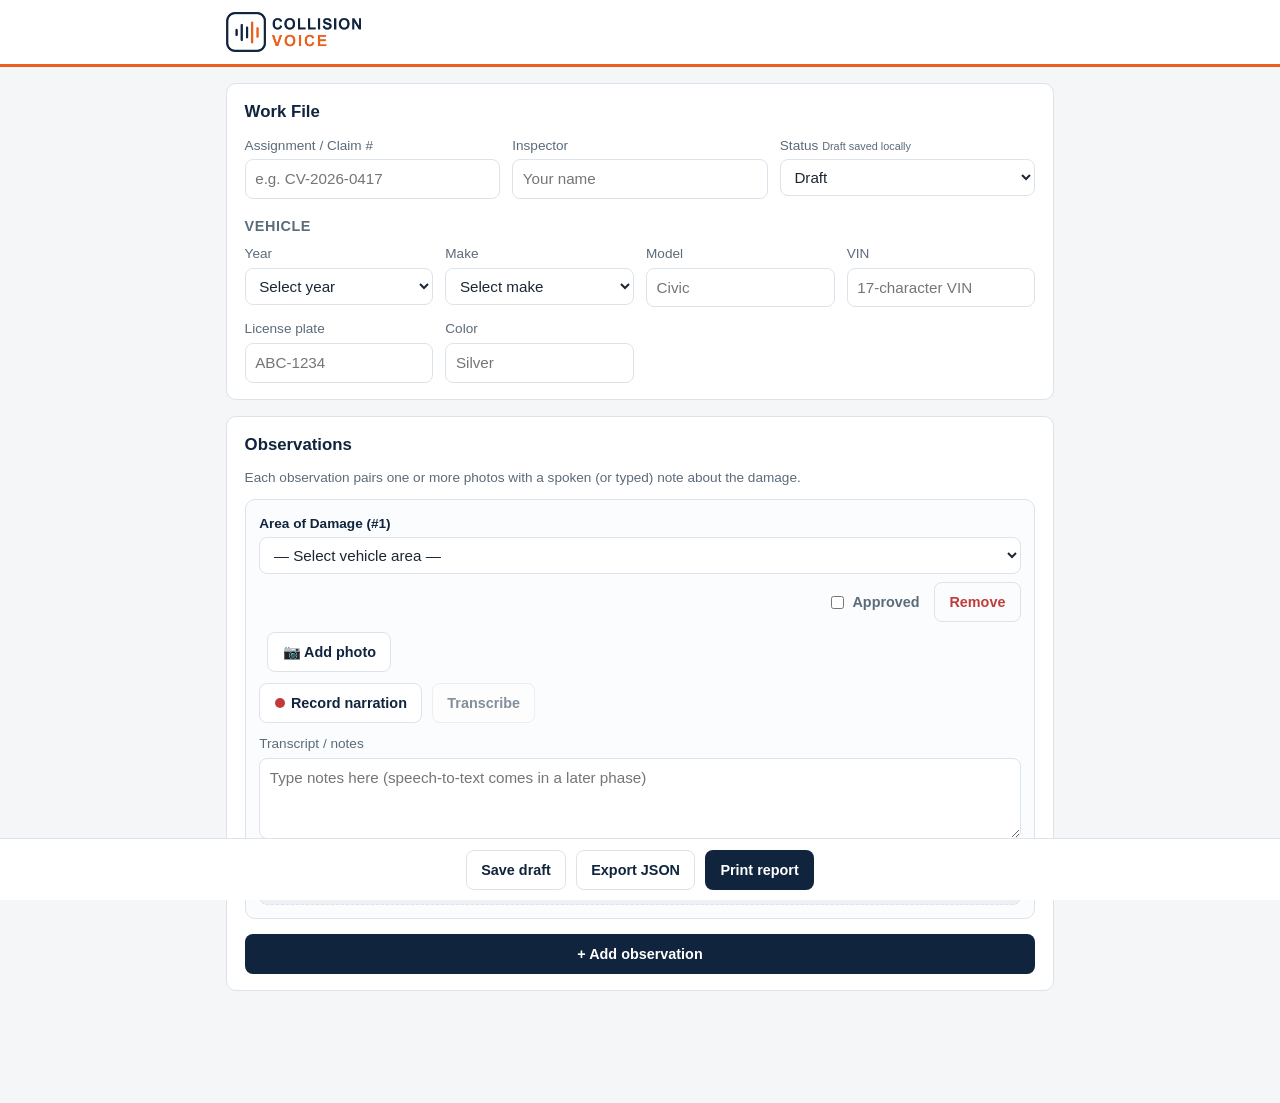
==== index.html @ b3b09ca3 "Add full-screen photo lightbox and GPS/time geotag stamp on photos Co-authored-by: Copilot <22355621" ====
<!doctype html>
<html lang="en">
<head>
  <meta charset="UTF-8" />
  <meta name="viewport" content="width=device-width, initial-scale=1, viewport-fit=cover" />
  <title>Collision Voice</title>
  <meta name="description" content="Voice-narrated vehicle damage inspection and photo capture." />
  <meta name="theme-color" content="#FFFFFF" />

  <link rel="manifest" href="manifest.webmanifest" />
  <link rel="icon" href="icons/favicon.ico" sizes="any" />
  <link rel="icon" type="image/png" sizes="32x32" href="icons/favicon-32.png" />
  <link rel="icon" type="image/png" sizes="16x16" href="icons/favicon-16.png" />
  <link rel="apple-touch-icon" href="icons/apple-touch-icon.png" />

  <link rel="stylesheet" href="css/styles.css" />
</head>
<body>
  <header class="app-header">
    <div class="app-header__inner">
      <img class="app-header__logo" src="icons/Collision-Voice.png" alt="Collision Voice" />
    </div>
  </header>

  <main class="app-main">

    <!-- Work file -->
    <section class="card" aria-labelledby="workfile-heading">
      <h2 id="workfile-heading">Work File</h2>
      <div class="field-grid">
        <label class="field">
          <span>Assignment / Claim #</span>
          <input type="text" id="assignmentId" placeholder="e.g. CV-2026-0417" />
        </label>
        <label class="field">
          <span>Inspector</span>
          <input type="text" id="inspectorName" placeholder="Your name" />
        </label>
        <label class="field">
          <span>Status <span class="status-inline" id="syncStatus">Draft saved locally</span></span>
          <select id="workfileStatus">
            <option value="draft">Draft</option>
            <option value="in-review">In review</option>
            <option value="approved">Approved</option>
          </select>
        </label>
      </div>

      <h3>Vehicle</h3>
      <div class="field-grid">
        <label class="field">
          <span>Year</span>
          <select id="vehicleYear"></select>
        </label>
        <label class="field">
          <span>Make</span>
          <select id="vehicleMake"></select>
        </label>
        <label class="field">
          <span>Model</span>
          <input type="text" id="vehicleModel" placeholder="Civic" />
        </label>
        <label class="field">
          <span>VIN</span>
          <input type="text" id="vehicleVin" placeholder="17-character VIN" maxlength="17" />
        </label>
        <label class="field">
          <span>License plate</span>
          <input type="text" id="vehiclePlate" placeholder="ABC-1234" />
        </label>
        <label class="field">
          <span>Color</span>
          <input type="text" id="vehicleColor" placeholder="Silver" />
        </label>
      </div>
    </section>

    <!-- Observations -->
    <section class="card" aria-labelledby="observations-heading">
      <h2 id="observations-heading">Observations</h2>
      <p class="hint">Each observation pairs one or more photos with a spoken (or typed) note about the damage.</p>

      <div id="observationList" class="observation-list"></div>

      <button type="button" class="btn btn--primary observation-add-btn" id="addObservationBtn">+ Add observation</button>

      <template id="observationTemplate">
        <article class="observation" data-observation>
          <header class="observation__header">
            <label class="field observation__area">
              <span class="observation__index"></span>
              <select data-field="area" aria-label="Vehicle area of damage"></select>
            </label>
            <div class="observation__actions">
              <label class="observation__approve">
                <input type="checkbox" data-field="approved" />
                Approved
              </label>
              <button type="button" class="btn btn--ghost btn--danger" data-action="remove">Remove</button>
            </div>
          </header>

          <div class="observation__body">
            <div class="observation__photos">
              <div class="photo-thumbs" data-photo-thumbs></div>
              <label class="btn btn--secondary photo-add">
                📷 Add photo
                <input type="file" accept="image/*" capture="environment" multiple data-field="photos" hidden />
              </label>
            </div>

            <div class="observation__voice">
              <button type="button" class="btn btn--record" data-action="record">
                <span class="record-dot"></span>
                <span data-record-label>Record narration</span>
              </button>
              <button type="button" class="btn btn--secondary" data-action="transcribe" data-transcribe-btn disabled>
                <span data-transcribe-label>Transcribe</span>
              </button>
              <audio controls data-audio-player hidden></audio>
            </div>

            <label class="field">
              <span>Transcript / notes</span>
              <textarea rows="3" data-field="transcript" placeholder="Type notes here (speech-to-text comes in a later phase)"></textarea>
            </label>

            <div class="ai-suggestion" data-ai-suggestion>
              <span class="ai-suggestion__label">AI suggestion</span>
              <span class="ai-suggestion__text">Not available yet — this phase uses manual transcript entry only.</span>
            </div>
          </div>
        </article>
      </template>
    </section>

  </main>

  <div class="lightbox" id="photoLightbox" hidden>
    <button type="button" class="lightbox__close" id="lightboxClose" aria-label="Close photo">✕</button>
    <img class="lightbox__img" id="lightboxImg" alt="" />
  </div>

  <footer class="app-footer">
    <div class="app-footer__inner">
      <button type="button" class="btn btn--secondary" id="saveDraftBtn">Save draft</button>
      <button type="button" class="btn btn--secondary" id="exportJsonBtn">Export JSON</button>
      <button type="button" class="btn btn--primary" id="printReportBtn">Print report</button>
    </div>
  </footer>

  <script src="js/app.js"></script>
</body>
</html>
---- css/styles.css ----
:root {
  --navy: #10243e;
  --navy-light: #1b3a63;
  --orange: #e8601c;
  --orange-dark: #c74e12;
  --bg: #f4f6f8;
  --card-bg: #ffffff;
  --border: #dde3ea;
  --text: #1c2733;
  --text-muted: #5b6b7a;
  --danger: #c23b3b;
  --radius: 10px;
  --content-max-width: 860px;
}

* {
  box-sizing: border-box;
}

html, body {
  margin: 0;
  padding: 0;
}

body {
  font-family: -apple-system, BlinkMacSystemFont, "Segoe UI", Roboto, Arial, sans-serif;
  background: var(--bg);
  color: var(--text);
  line-height: 1.4;
}

/* Header */
.app-header {
  background: #ffffff;
  border-bottom: 3px solid var(--orange);
  position: sticky;
  top: 0;
  z-index: 10;
}

.app-header__inner {
  max-width: var(--content-max-width);
  margin: 0 auto;
  display: flex;
  align-items: center;
  gap: 1rem;
  padding: 0.75rem 1rem;
}

.app-header__logo {
  height: 40px;
  width: auto;
  display: block;
}

.status-inline {
  color: var(--text-muted);
  font-size: 0.68rem;
  font-weight: 400;
  white-space: nowrap;
}

/* Layout */
.app-main {
  max-width: var(--content-max-width);
  margin: 0 auto;
  padding: 1rem;
  padding-bottom: 6rem;
}

.card {
  background: var(--card-bg);
  border: 1px solid var(--border);
  border-radius: var(--radius);
  padding: 1rem 1.1rem;
  margin-bottom: 1rem;
}

.card h2 {
  margin: 0 0 0.75rem;
  font-size: 1.05rem;
  color: var(--navy);
}

.card h3 {
  margin: 1.1rem 0 0.5rem;
  font-size: 0.9rem;
  color: var(--text-muted);
  text-transform: uppercase;
  letter-spacing: 0.04em;
}

.card__row-between {
  display: flex;
  align-items: center;
  justify-content: space-between;
  gap: 0.5rem;
}

.hint {
  color: var(--text-muted);
  font-size: 0.85rem;
  margin: 0.25rem 0 0.75rem;
}

/* Fields */
.field-grid {
  display: grid;
  grid-template-columns: repeat(auto-fit, minmax(150px, 1fr));
  gap: 0.75rem;
}

.field {
  display: flex;
  flex-direction: column;
  gap: 0.3rem;
  font-size: 0.85rem;
  color: var(--text-muted);
}

.field input,
.field select,
.field textarea {
  font: inherit;
  font-size: 0.95rem;
  color: var(--text);
  padding: 0.5rem 0.6rem;
  border: 1px solid var(--border);
  border-radius: 8px;
  background: #fff;
}

.field input:focus,
.field select:focus,
.field textarea:focus {
  outline: 2px solid var(--navy-light);
  outline-offset: 1px;
}

.field textarea {
  resize: vertical;
}

/* Buttons */
.btn {
  font: inherit;
  font-weight: 600;
  font-size: 0.9rem;
  padding: 0.55rem 0.9rem;
  border-radius: 8px;
  border: 1px solid transparent;
  cursor: pointer;
  display: inline-flex;
  align-items: center;
  gap: 0.4rem;
  white-space: nowrap;
}

.btn--primary {
  background: var(--navy);
  color: #fff;
}
.btn--primary:hover {
  background: var(--navy-light);
}

.btn--secondary {
  background: #fff;
  color: var(--navy);
  border-color: var(--border);
}
.btn--secondary:hover {
  border-color: var(--navy);
}

.btn--ghost {
  background: transparent;
  color: var(--text-muted);
  border-color: var(--border);
}

.btn--danger {
  color: var(--danger);
}
.btn--danger:hover {
  border-color: var(--danger);
}

.btn--record {
  background: #fff;
  color: var(--navy);
  border-color: var(--border);
}
.btn--record.is-recording {
  background: var(--orange);
  border-color: var(--orange-dark);
  color: #fff;
}

.btn:disabled {
  opacity: 0.5;
  cursor: not-allowed;
}

.btn--secondary.is-busy {
  color: var(--orange-dark);
  border-color: var(--orange);
}

.record-dot {
  width: 10px;
  height: 10px;
  border-radius: 50%;
  background: var(--danger);
  display: inline-block;
}
.btn--record.is-recording .record-dot {
  background: #fff;
}

/* Observations */
.observation-list {
  display: flex;
  flex-direction: column;
  gap: 0.9rem;
}

.observation-add-btn {
  margin-top: 0.9rem;
  width: 100%;
  justify-content: center;
}

.observation {
  border: 1px solid var(--border);
  border-radius: var(--radius);
  padding: 0.85rem;
  background: #fbfcfd;
}

.observation__header {
  display: flex;
  flex-direction: column;
  gap: 0.5rem;
  margin-bottom: 0.6rem;
}

.observation__area select {
  width: 100%;
}

.observation__index {
  font-weight: 700;
  color: var(--navy);
  white-space: nowrap;
}

.observation__actions {
  display: flex;
  align-items: center;
  justify-content: flex-end;
  gap: 0.9rem;
}

.observation__approve {
  display: flex;
  align-items: center;
  gap: 0.35rem;
  font-size: 0.9rem;
  font-weight: 600;
  color: var(--text-muted);
}

.observation__body {
  display: flex;
  flex-direction: column;
  gap: 0.7rem;
}

.observation__photos {
  display: flex;
  flex-wrap: wrap;
  align-items: center;
  gap: 0.5rem;
}

.photo-thumbs {
  display: flex;
  flex-wrap: wrap;
  gap: 0.4rem;
}

.photo-thumbs img {
  width: 64px;
  height: 64px;
  object-fit: cover;
  border-radius: 6px;
  border: 1px solid var(--border);
  cursor: pointer;
  transition: opacity 0.15s ease;
}

.photo-thumbs img:hover,
.photo-thumbs img:focus-visible {
  opacity: 0.8;
  outline: 2px solid var(--navy-light);
  outline-offset: 1px;
}

.photo-add {
  margin: 0;
}

.photo-add.is-busy {
  opacity: 0.65;
  pointer-events: none;
}

.observation__voice {
  display: flex;
  align-items: center;
  gap: 0.6rem;
  flex-wrap: wrap;
}

.observation__voice audio {
  max-width: 220px;
  height: 32px;
}

.ai-suggestion {
  background: #eef1f4;
  border: 1px dashed var(--border);
  border-radius: 8px;
  padding: 0.5rem 0.65rem;
  font-size: 0.82rem;
  color: var(--text-muted);
  display: flex;
  flex-direction: column;
  gap: 0.15rem;
}

.ai-suggestion__label {
  font-weight: 700;
  color: var(--navy);
  text-transform: uppercase;
  font-size: 0.7rem;
  letter-spacing: 0.04em;
}

/* Photo lightbox */
.lightbox {
  position: fixed;
  inset: 0;
  background: rgba(10, 16, 26, 0.92);
  display: flex;
  align-items: center;
  justify-content: center;
  padding: 1rem;
  z-index: 100;
}

.lightbox[hidden] {
  display: none;
}

.lightbox__img {
  max-width: 100%;
  max-height: 100%;
  object-fit: contain;
  border-radius: 8px;
}

.lightbox__close {
  position: absolute;
  top: 1rem;
  right: 1rem;
  width: 42px;
  height: 42px;
  border-radius: 50%;
  border: none;
  background: rgba(255, 255, 255, 0.15);
  color: #fff;
  font-size: 1.1rem;
  line-height: 1;
  cursor: pointer;
}

.lightbox__close:hover {
  background: rgba(255, 255, 255, 0.3);
}

/* Footer action bar */
.app-footer {
  position: fixed;
  bottom: 0;
  left: 0;
  right: 0;
  background: #fff;
  border-top: 1px solid var(--border);
  z-index: 10;
}

.app-footer__inner {
  max-width: var(--content-max-width);
  margin: 0 auto;
  display: flex;
  gap: 0.6rem;
  justify-content: center;
  padding: 0.65rem 1rem;
}

@media print {
  .app-header, .app-footer, .photo-add, [data-action="remove"], [data-action="record"] {
    display: none !important;
  }
  .card {
    border: none;
    break-inside: avoid;
  }
}
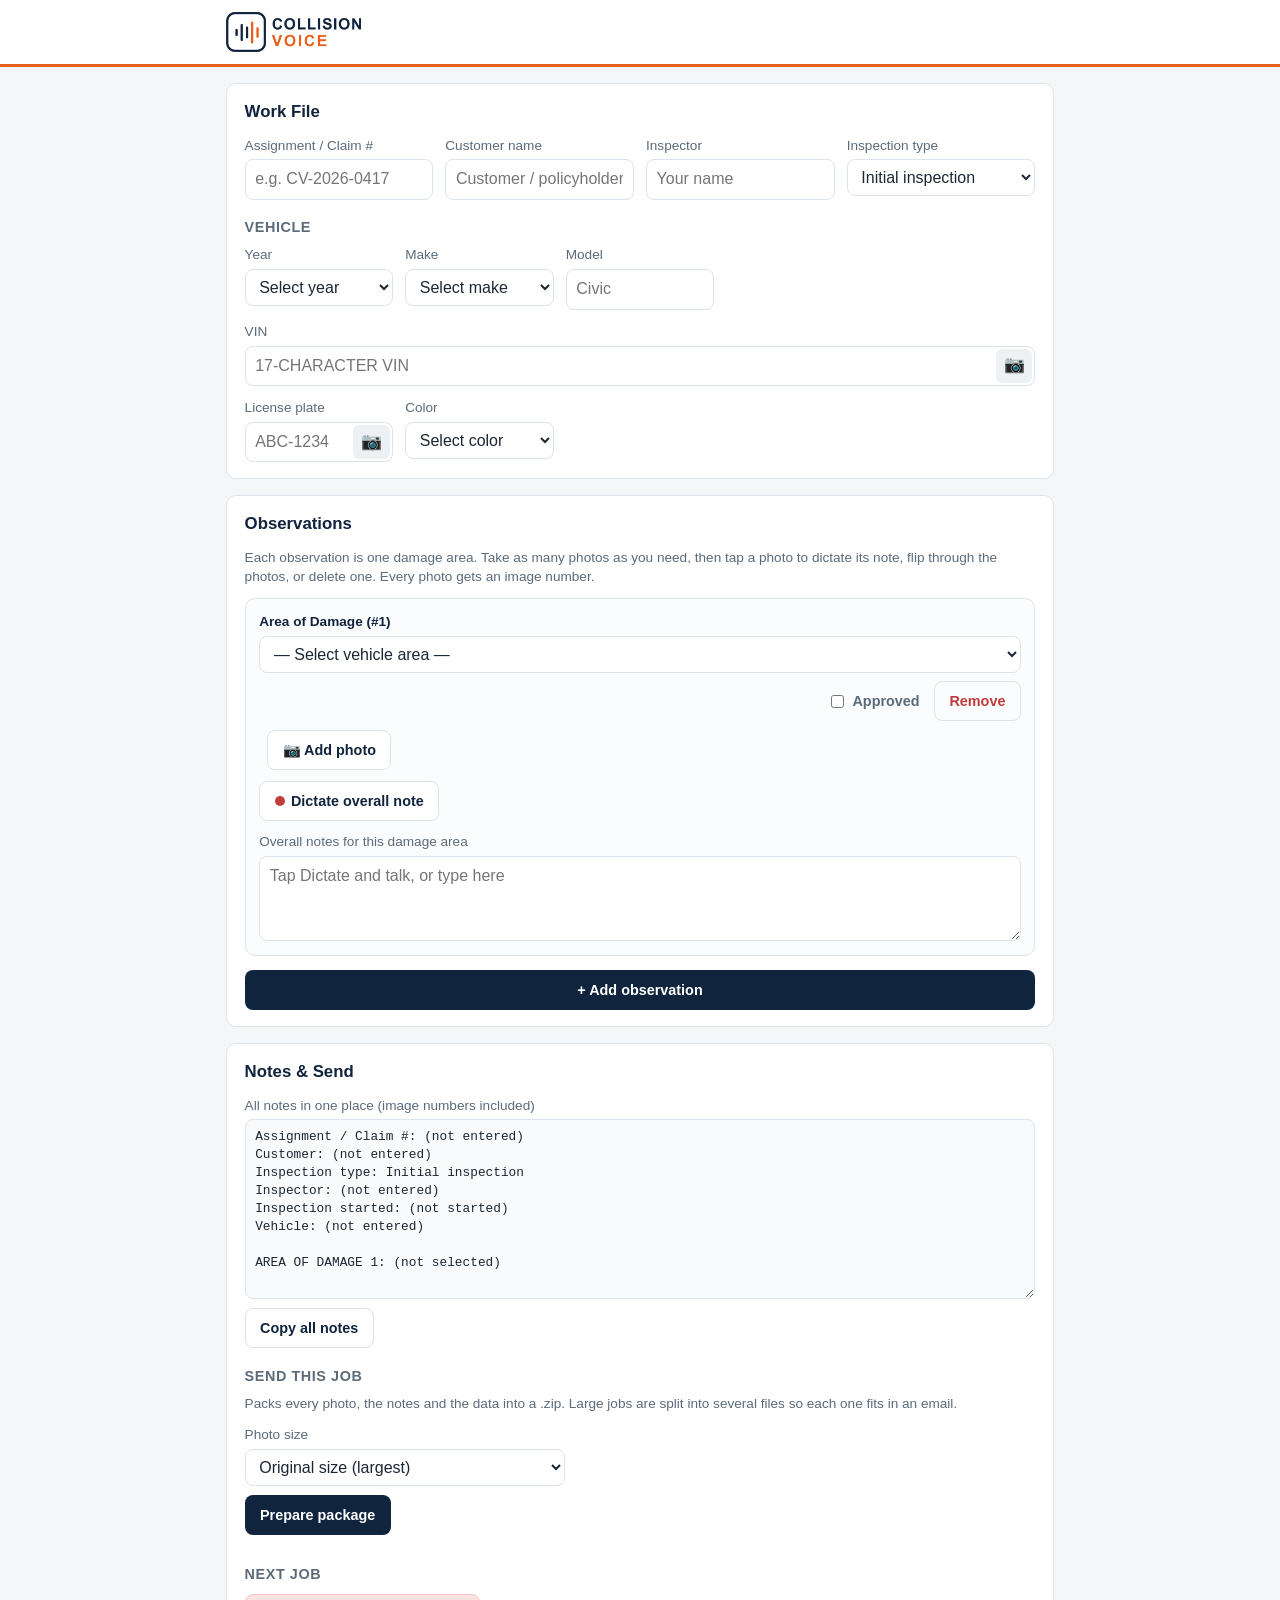
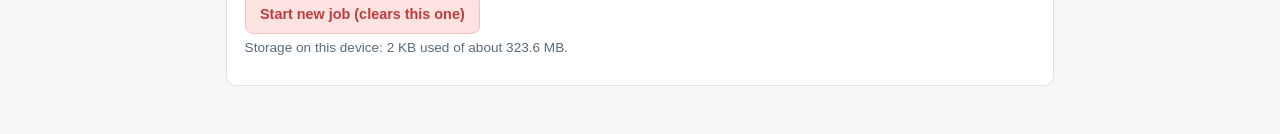
==== commit b3008295: "Rework photo flow, storage and export; add VIN/plate scan and layout fixes - Store drafts and photos" ====
--- a/index.html
+++ b/index.html
@@ -19,6 +19,7 @@
   <header class="app-header">
     <div class="app-header__inner">
       <img class="app-header__logo" src="icons/Collision-Voice.png" alt="Collision Voice" />
+      <span class="status-inline" id="syncStatus" role="status" aria-live="polite"></span>
     </div>
   </header>
 
@@ -27,22 +28,23 @@
     <!-- Work file -->
     <section class="card" aria-labelledby="workfile-heading">
       <h2 id="workfile-heading">Work File</h2>
+      <p class="started-at" id="startedAt"></p>
       <div class="field-grid">
         <label class="field">
           <span>Assignment / Claim #</span>
           <input type="text" id="assignmentId" placeholder="e.g. CV-2026-0417" />
         </label>
         <label class="field">
+          <span>Customer name</span>
+          <input type="text" id="customerName" placeholder="Customer / policyholder" autocomplete="off" />
+        </label>
+        <label class="field">
           <span>Inspector</span>
           <input type="text" id="inspectorName" placeholder="Your name" />
         </label>
         <label class="field">
-          <span>Status <span class="status-inline" id="syncStatus">Draft saved locally</span></span>
-          <select id="workfileStatus">
-            <option value="draft">Draft</option>
-            <option value="in-review">In review</option>
-            <option value="approved">Approved</option>
-          </select>
+          <span>Inspection type</span>
+          <select id="inspectionType"></select>
         </label>
       </div>
 
@@ -60,17 +62,32 @@
           <span>Model</span>
           <input type="text" id="vehicleModel" placeholder="Civic" />
         </label>
-        <label class="field">
-          <span>VIN</span>
-          <input type="text" id="vehicleVin" placeholder="17-character VIN" maxlength="17" />
-        </label>
-        <label class="field">
-          <span>License plate</span>
-          <input type="text" id="vehiclePlate" placeholder="ABC-1234" />
-        </label>
+        <div class="field field--full">
+          <label for="vehicleVin">VIN</label>
+          <div class="input-with-action">
+            <input type="text" id="vehicleVin" placeholder="17-character VIN" maxlength="17" autocapitalize="characters" autocomplete="off" />
+            <label class="scan-btn" title="Scan the VIN with the camera" aria-label="Scan the VIN with the camera">
+              📷
+              <input type="file" accept="image/*" capture="environment" data-scan="vin" hidden />
+            </label>
+          </div>
+          <small class="field-hint" data-hint="vin" aria-live="polite"></small>
+          <small class="field-hint" data-hint="vin-decode" aria-live="polite"></small>
+        </div>
+        <div class="field">
+          <label for="vehiclePlate">License plate</label>
+          <div class="input-with-action">
+            <input type="text" id="vehiclePlate" placeholder="ABC-1234" autocapitalize="characters" autocomplete="off" />
+            <label class="scan-btn" title="Scan the license plate with the camera" aria-label="Scan the license plate with the camera">
+              📷
+              <input type="file" accept="image/*" capture="environment" data-scan="plate" hidden />
+            </label>
+          </div>
+          <small class="field-hint" data-hint="plate" aria-live="polite"></small>
+        </div>
         <label class="field">
           <span>Color</span>
-          <input type="text" id="vehicleColor" placeholder="Silver" />
+          <select id="vehicleColor"></select>
         </label>
       </div>
     </section>
@@ -78,7 +95,7 @@
     <!-- Observations -->
     <section class="card" aria-labelledby="observations-heading">
       <h2 id="observations-heading">Observations</h2>
-      <p class="hint">Each observation pairs one or more photos with a spoken (or typed) note about the damage.</p>
+      <p class="hint">Each observation is one damage area. Take as many photos as you need, then tap a photo to dictate its note, flip through the photos, or delete one. Every photo gets an image number.</p>
 
       <div id="observationList" class="observation-list"></div>
 
@@ -110,45 +127,83 @@
             </div>
 
             <div class="observation__voice">
-              <button type="button" class="btn btn--record" data-action="record">
+              <button type="button" class="btn btn--record" data-action="dictate">
                 <span class="record-dot"></span>
-                <span data-record-label>Record narration</span>
+                <span data-dictate-label>Dictate overall note</span>
               </button>
-              <button type="button" class="btn btn--secondary" data-action="transcribe" data-transcribe-btn disabled>
-                <span data-transcribe-label>Transcribe</span>
-              </button>
-              <audio controls data-audio-player hidden></audio>
             </div>
 
             <label class="field">
-              <span>Transcript / notes</span>
-              <textarea rows="3" data-field="transcript" placeholder="Type notes here (speech-to-text comes in a later phase)"></textarea>
-            </label>
-
-            <div class="ai-suggestion" data-ai-suggestion>
-              <span class="ai-suggestion__label">AI suggestion</span>
-              <span class="ai-suggestion__text">Not available yet — this phase uses manual transcript entry only.</span>
-            </div>
+              <span>Overall notes for this damage area</span>
+              <textarea rows="3" data-field="transcript" placeholder="Tap Dictate and talk, or type here"></textarea>
+            </label>
           </div>
         </article>
       </template>
     </section>
 
+    <!-- Notes summary and export -->
+    <section class="card no-print" aria-labelledby="export-heading">
+      <h2 id="export-heading">Notes &amp; Send</h2>
+
+      <label class="field">
+        <span>All notes in one place (image numbers included)</span>
+        <textarea id="notesSummary" rows="9" readonly></textarea>
+      </label>
+      <div class="action-row">
+        <button type="button" class="btn btn--secondary" id="copyNotesBtn">Copy all notes</button>
+      </div>
+
+      <h3>Send this job</h3>
+      <p class="hint">Packs every photo, the notes and the data into a .zip. Large jobs are split into several files so each one fits in an email.</p>
+      <label class="field field--narrow">
+        <span>Photo size</span>
+        <select id="exportSize">
+          <option value="original">Original size (largest)</option>
+          <option value="reduced">Reduced (about 2000 px — smaller emails)</option>
+        </select>
+      </label>
+      <div class="action-row">
+        <button type="button" class="btn btn--primary" id="buildPackageBtn">Prepare package</button>
+      </div>
+      <div id="packageParts" class="package-parts"></div>
+
+      <h3>Next job</h3>
+      <div class="action-row">
+        <button type="button" class="btn btn--danger-solid" id="newJobBtn">Start new job (clears this one)</button>
+      </div>
+      <p class="hint" id="storageInfo"></p>
+    </section>
+
   </main>
 
-  <div class="lightbox" id="photoLightbox" hidden>
-    <button type="button" class="lightbox__close" id="lightboxClose" aria-label="Close photo">✕</button>
-    <img class="lightbox__img" id="lightboxImg" alt="" />
+  <div class="viewer" id="photoLightbox" hidden role="dialog" aria-modal="true" aria-label="Photo viewer">
+    <div class="viewer__top">
+      <div class="viewer__title" id="viewerTitle"></div>
+      <button type="button" class="viewer__close" id="lightboxClose" aria-label="Close photo">✕</button>
+    </div>
+    <div class="viewer__stage">
+      <img class="viewer__img" id="lightboxImg" alt="" />
+    </div>
+    <div class="viewer__panel">
+      <label class="field viewer__note">
+        <span>Note for this image</span>
+        <textarea id="viewerNote" rows="3" placeholder="Tap Dictate and describe this photo, or type here"></textarea>
+      </label>
+      <div class="viewer__actions">
+        <button type="button" class="btn btn--secondary" id="viewerPrev">‹ Prev</button>
+        <button type="button" class="btn btn--record" id="viewerDictate">
+          <span class="record-dot"></span>
+          <span id="viewerDictateLabel">Dictate</span>
+        </button>
+        <button type="button" class="btn btn--secondary" id="viewerNext">Next ›</button>
+        <button type="button" class="btn btn--danger-solid" id="viewerDelete">Delete</button>
+      </div>
+    </div>
   </div>
 
-  <footer class="app-footer">
-    <div class="app-footer__inner">
-      <button type="button" class="btn btn--secondary" id="saveDraftBtn">Save draft</button>
-      <button type="button" class="btn btn--secondary" id="exportJsonBtn">Export JSON</button>
-      <button type="button" class="btn btn--primary" id="printReportBtn">Print report</button>
-    </div>
-  </footer>
-
+  <script src="js/storage.js"></script>
+  <script src="js/zip.js"></script>
   <script src="js/app.js"></script>
 </body>
 </html>
--- a/css/styles.css
+++ b/css/styles.css
@@ -27,6 +27,7 @@
   background: var(--bg);
   color: var(--text);
   line-height: 1.4;
+  overflow-x: clip; /* safety net: never let a stray wide element add a sideways scrollbar */
 }
 
 /* Header */
@@ -54,10 +55,11 @@
 }
 
 .status-inline {
-  color: var(--text-muted);
-  font-size: 0.68rem;
+  margin-left: auto;
+  color: var(--text-muted);
+  font-size: 0.72rem;
   font-weight: 400;
-  white-space: nowrap;
+  text-align: right;
 }
 
 /* Layout */
@@ -65,7 +67,17 @@
   max-width: var(--content-max-width);
   margin: 0 auto;
   padding: 1rem;
-  padding-bottom: 6rem;
+  padding-bottom: 2rem;
+}
+
+.started-at:empty {
+  display: none;
+}
+
+.started-at {
+  margin: -0.35rem 0 0.75rem;
+  color: var(--text-muted);
+  font-size: 0.78rem;
 }
 
 .card {
@@ -106,23 +118,33 @@
 /* Fields */
 .field-grid {
   display: grid;
-  grid-template-columns: repeat(auto-fit, minmax(150px, 1fr));
+  grid-template-columns: repeat(auto-fit, minmax(130px, 1fr)); /* two columns fit on an iPhone */
   gap: 0.75rem;
+}
+
+/* A VIN is 17 characters, so its field takes the full row. */
+.field--full {
+  grid-column: 1 / -1;
 }
 
 .field {
   display: flex;
   flex-direction: column;
   gap: 0.3rem;
+  min-width: 0; /* lets a field shrink to its grid column instead of widening the page */
   font-size: 0.85rem;
   color: var(--text-muted);
 }
 
+/* 16px keeps iPhone Safari from zooming the page when a field is tapped (which also leaves it scrolled sideways). */
 .field input,
 .field select,
 .field textarea {
   font: inherit;
-  font-size: 0.95rem;
+  font-size: 16px;
+  width: 100%;
+  min-width: 0;
+  max-width: 100%;
   color: var(--text);
   padding: 0.5rem 0.6rem;
   border: 1px solid var(--border);
@@ -139,6 +161,71 @@
 
 .field textarea {
   resize: vertical;
+}
+
+/* VIN and plate fields: a small camera icon sits inside the right end of the field. */
+.input-with-action {
+  position: relative;
+}
+
+.input-with-action input[type="text"] {
+  padding-right: 2.6rem;
+  text-transform: uppercase;
+}
+
+.scan-btn {
+  position: absolute;
+  top: 3px;
+  right: 3px;
+  bottom: 3px;
+  width: 2.3rem;
+  margin: 0;
+  display: flex;
+  align-items: center;
+  justify-content: center;
+  border-radius: 6px;
+  background: #eef1f4;
+  font-size: 1.05rem;
+  line-height: 1;
+  cursor: pointer;
+}
+
+.scan-btn:hover,
+.scan-btn:focus-within {
+  background: #dfe5ec;
+}
+
+.scan-btn.is-busy {
+  opacity: 0.5;
+  pointer-events: none;
+}
+
+.field-hint {
+  display: block;
+  min-height: 1em;
+  font-size: 0.78rem;
+  color: var(--text-muted);
+}
+
+.field-hint:empty {
+  display: none;
+}
+
+.field-hint .chip {
+  display: inline-block;
+  margin: 0.2rem 0.3rem 0 0;
+  padding: 0.15rem 0.55rem;
+  border: 1px solid var(--border);
+  border-radius: 999px;
+  background: #fff;
+  color: var(--navy);
+  font: inherit;
+  font-weight: 700;
+  cursor: pointer;
+}
+
+.field-hint--warn {
+  color: #9a5b00;
 }
 
 /* Buttons */
@@ -186,6 +273,15 @@
   border-color: var(--danger);
 }
 
+.btn--danger-solid {
+  background: #fbe3e1;
+  color: var(--danger);
+  border-color: #f3c3bf;
+}
+.btn--danger-solid:hover {
+  background: #f6d0cc;
+}
+
 .btn--record {
   background: #fff;
   color: var(--navy);
@@ -290,21 +386,48 @@
   gap: 0.4rem;
 }
 
-.photo-thumbs img {
-  width: 64px;
-  height: 64px;
+.thumb {
+  position: relative;
+  width: 72px;
+  height: 72px;
+  padding: 0;
+  border: 1px solid var(--border);
+  border-radius: 6px;
+  background: #e9edf1;
+  cursor: pointer;
+  overflow: hidden;
+  transition: opacity 0.15s ease;
+}
+
+.thumb img {
+  width: 100%;
+  height: 100%;
   object-fit: cover;
-  border-radius: 6px;
-  border: 1px solid var(--border);
-  cursor: pointer;
-  transition: opacity 0.15s ease;
-}
-
-.photo-thumbs img:hover,
-.photo-thumbs img:focus-visible {
-  opacity: 0.8;
+  display: block;
+}
+
+.thumb:hover,
+.thumb:focus-visible {
+  opacity: 0.85;
   outline: 2px solid var(--navy-light);
   outline-offset: 1px;
+}
+
+.thumb__num {
+  position: absolute;
+  left: 3px;
+  bottom: 3px;
+  padding: 1px 6px;
+  border-radius: 999px;
+  background: rgba(16, 36, 62, 0.85);
+  color: #fff;
+  font-size: 0.72rem;
+  font-weight: 700;
+  line-height: 1.4;
+}
+
+.thumb.has-note .thumb__num::after {
+  content: " ✎";
 }
 
 .photo-add {
@@ -323,60 +446,41 @@
   flex-wrap: wrap;
 }
 
-.observation__voice audio {
-  max-width: 220px;
-  height: 32px;
-}
-
-.ai-suggestion {
-  background: #eef1f4;
-  border: 1px dashed var(--border);
-  border-radius: 8px;
-  padding: 0.5rem 0.65rem;
-  font-size: 0.82rem;
-  color: var(--text-muted);
-  display: flex;
-  flex-direction: column;
-  gap: 0.15rem;
-}
-
-.ai-suggestion__label {
-  font-weight: 700;
-  color: var(--navy);
-  text-transform: uppercase;
-  font-size: 0.7rem;
-  letter-spacing: 0.04em;
-}
-
-/* Photo lightbox */
-.lightbox {
+/* Photo viewer */
+.viewer {
   position: fixed;
   inset: 0;
-  background: rgba(10, 16, 26, 0.92);
-  display: flex;
-  align-items: center;
-  justify-content: center;
-  padding: 1rem;
+  background: #0a101a;
+  display: flex;
+  flex-direction: column;
+  overflow-y: auto; /* short screens (landscape, keyboard open) can scroll instead of clipping the buttons */
   z-index: 100;
-}
-
-.lightbox[hidden] {
+  color: #fff;
+}
+
+.viewer[hidden] {
   display: none;
 }
 
-.lightbox__img {
-  max-width: 100%;
-  max-height: 100%;
-  object-fit: contain;
-  border-radius: 8px;
-}
-
-.lightbox__close {
-  position: absolute;
-  top: 1rem;
-  right: 1rem;
-  width: 42px;
-  height: 42px;
+.viewer__top {
+  flex: 0 0 auto;
+  display: flex;
+  align-items: center;
+  justify-content: space-between;
+  gap: 0.75rem;
+  padding: 0.75rem 1rem;
+  padding-top: calc(0.75rem + env(safe-area-inset-top, 0px));
+}
+
+.viewer__title {
+  font-weight: 700;
+  font-size: 0.95rem;
+}
+
+.viewer__close {
+  flex: 0 0 auto;
+  width: 44px;
+  height: 44px;
   border-radius: 50%;
   border: none;
   background: rgba(255, 255, 255, 0.15);
@@ -386,36 +490,121 @@
   cursor: pointer;
 }
 
-.lightbox__close:hover {
+.viewer__close:hover {
   background: rgba(255, 255, 255, 0.3);
 }
 
-/* Footer action bar */
-.app-footer {
-  position: fixed;
-  bottom: 0;
-  left: 0;
-  right: 0;
+.viewer__close:disabled {
+  opacity: 0.4;
+  cursor: not-allowed;
+}
+
+.viewer__stage {
+  flex: 1 1 auto;
+  min-height: 160px;
+  display: flex;
+  align-items: center;
+  justify-content: center;
+  padding: 0 1rem;
+}
+
+.viewer__img {
+  max-width: 100%;
+  max-height: 100%;
+  object-fit: contain;
+  border-radius: 8px;
+}
+
+.viewer__panel {
+  flex: 0 0 auto;
   background: #fff;
-  border-top: 1px solid var(--border);
-  z-index: 10;
-}
-
-.app-footer__inner {
-  max-width: var(--content-max-width);
-  margin: 0 auto;
-  display: flex;
+  color: var(--text);
+  padding: 0.75rem 1rem;
+  padding-bottom: calc(0.75rem + env(safe-area-inset-bottom, 0px));
+  display: flex;
+  flex-direction: column;
   gap: 0.6rem;
+}
+
+.viewer__actions {
+  display: grid;
+  grid-template-columns: repeat(3, minmax(0, 1fr));
+  gap: 0.5rem;
+}
+
+.viewer__actions .btn {
   justify-content: center;
-  padding: 0.65rem 1rem;
-}
-
+  min-width: 0;
+  padding: 0.7rem 0.4rem;
+  font-size: 0.9rem;
+}
+
+/* Dictate is the main action: full width, on top, easy to hit. */
+.viewer__actions #viewerDictate {
+  grid-column: 1 / -1;
+  order: -1;
+  padding: 0.9rem;
+  font-size: 1.05rem;
+}
+
+/* Notes summary, package list, storage */
+.action-row {
+  display: flex;
+  flex-wrap: wrap;
+  gap: 0.6rem;
+  margin-top: 0.6rem;
+}
+
+.field--narrow {
+  max-width: 320px;
+}
+
+#notesSummary {
+  font-family: ui-monospace, SFMono-Regular, Menlo, Consolas, monospace;
+  font-size: 0.8rem;
+  background: #f8fafb;
+}
+
+.package-parts {
+  display: flex;
+  flex-direction: column;
+  gap: 0.5rem;
+  margin-top: 0.75rem;
+}
+
+.package-part {
+  display: flex;
+  align-items: center;
+  flex-wrap: wrap;
+  gap: 0.5rem;
+  padding: 0.55rem 0.7rem;
+  border: 1px solid var(--border);
+  border-radius: 8px;
+  background: #f8fafb;
+}
+
+.package-part__text {
+  flex: 1 1 200px;
+  font-size: 0.88rem;
+}
+
+#storageInfo.is-warning {
+  color: var(--danger);
+  font-weight: 600;
+}
+
+/* Printing (Ctrl/Cmd+P): show the job details and observations only — no buttons, tools or send controls.
+   A formal PDF report is planned (see TODO.md). */
 @media print {
-  .app-header, .app-footer, .photo-add, [data-action="remove"], [data-action="record"] {
+  .app-header, .photo-add, .viewer, [data-action="remove"], [data-action="dictate"],
+  .no-print, .observation-add-btn, .hint, .started-at:empty, .scan-btn, .field-hint {
     display: none !important;
   }
   .card {
     border: none;
     break-inside: avoid;
   }
-}
+  .observation {
+    break-inside: avoid;
+  }
+}
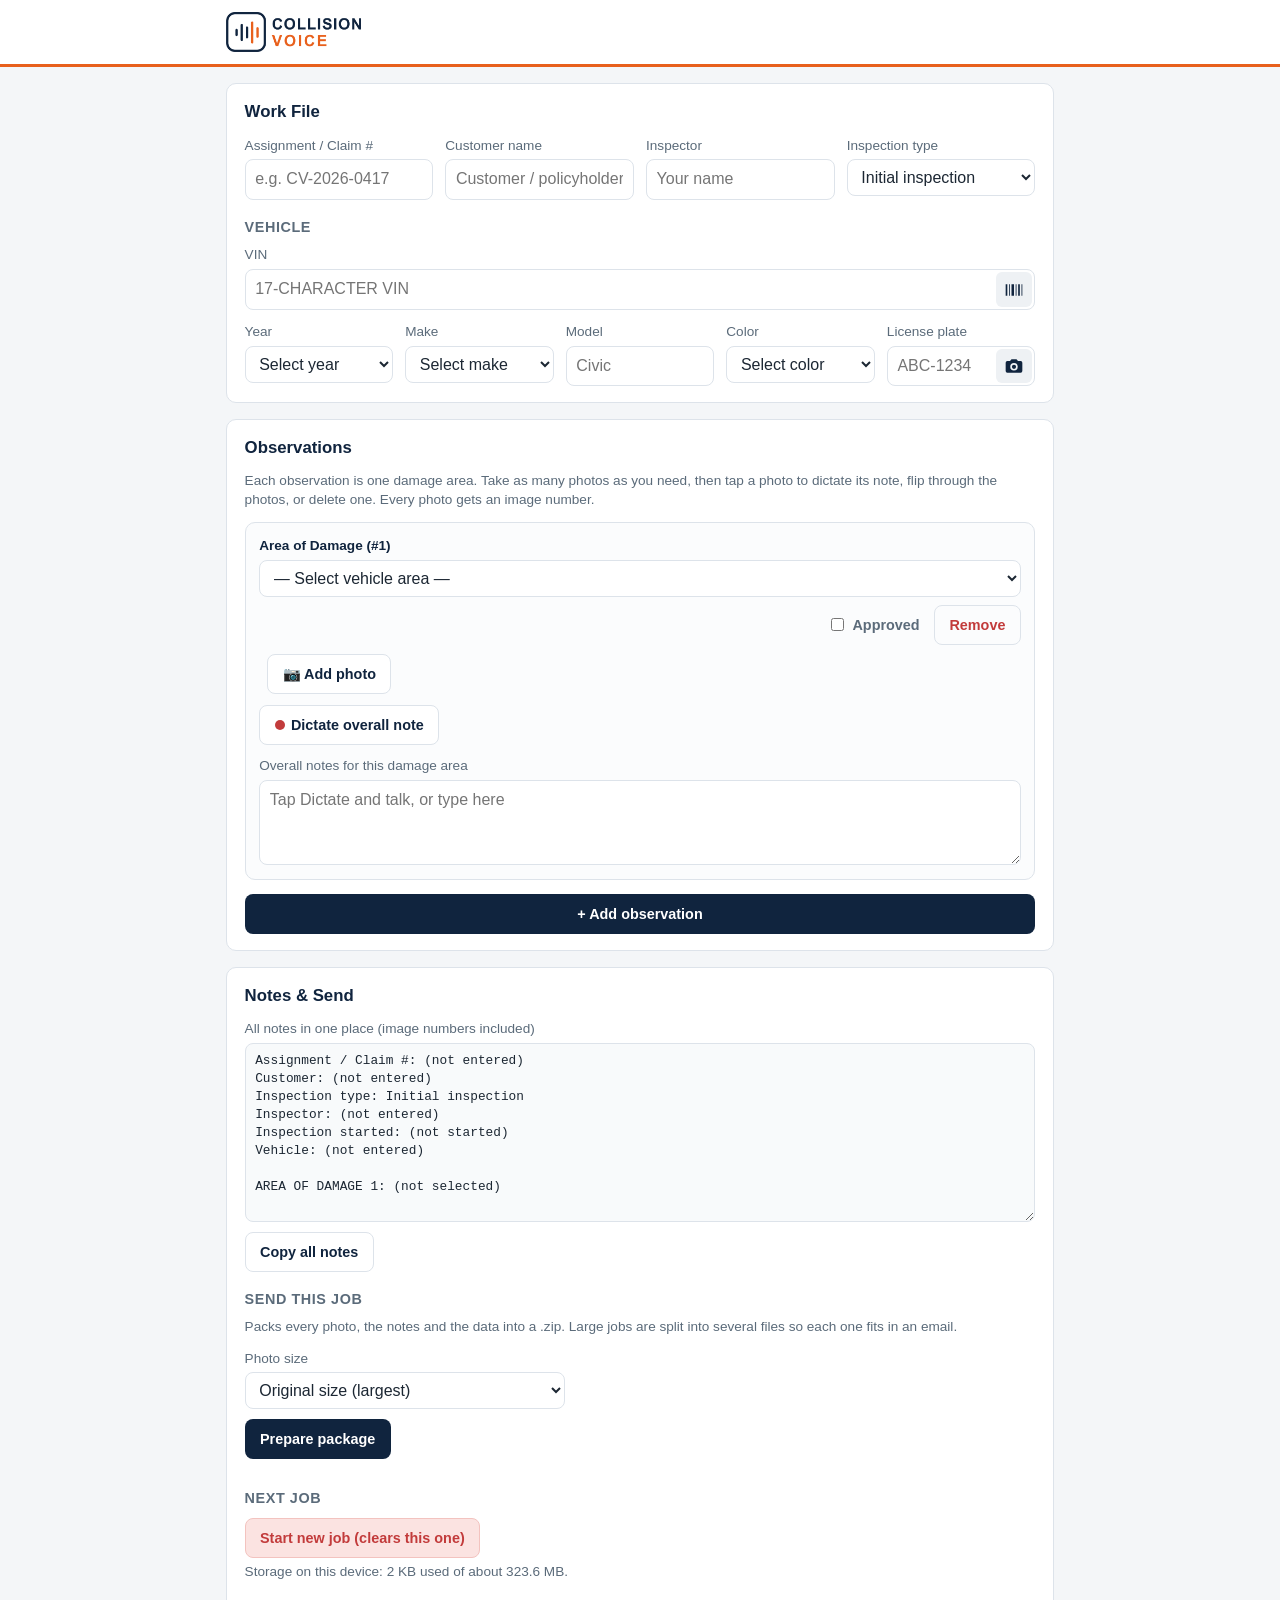
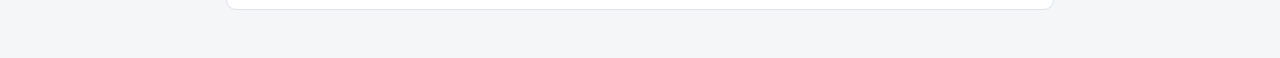
==== commit ecf6d5f4: "Add VIN barcode and license plate scanning, zip naming, field reorder Co-authored-by: Copilot <22355" ====
--- a/index.html
+++ b/index.html
@@ -50,45 +50,47 @@
 
       <h3>Vehicle</h3>
       <div class="field-grid">
-        <label class="field">
-          <span>Year</span>
-          <select id="vehicleYear"></select>
-        </label>
-        <label class="field">
-          <span>Make</span>
-          <select id="vehicleMake"></select>
-        </label>
-        <label class="field">
-          <span>Model</span>
-          <input type="text" id="vehicleModel" placeholder="Civic" />
-        </label>
         <div class="field field--full">
           <label for="vehicleVin">VIN</label>
           <div class="input-with-action">
             <input type="text" id="vehicleVin" placeholder="17-character VIN" maxlength="17" autocapitalize="characters" autocomplete="off" />
-            <label class="scan-btn" title="Scan the VIN with the camera" aria-label="Scan the VIN with the camera">
-              📷
-              <input type="file" accept="image/*" capture="environment" data-scan="vin" hidden />
-            </label>
+            <button type="button" class="scan-btn" id="scanVinBtn" title="Scan the VIN barcode" aria-label="Scan the VIN barcode">
+              <svg viewBox="0 0 24 24" width="20" height="20" aria-hidden="true" fill="currentColor">
+                <path d="M2 5h2v14H2zM6 5h1v14H6zM9 5h3v14H9zM14 5h1v14h-1zM17 5h2v14h-2zM21 5h1v14h-1z"></path>
+              </svg>
+            </button>
           </div>
           <small class="field-hint" data-hint="vin" aria-live="polite"></small>
           <small class="field-hint" data-hint="vin-decode" aria-live="polite"></small>
         </div>
+        <label class="field">
+          <span>Year</span>
+          <select id="vehicleYear"></select>
+        </label>
+        <label class="field">
+          <span>Make</span>
+          <select id="vehicleMake"></select>
+        </label>
+        <label class="field">
+          <span>Model</span>
+          <input type="text" id="vehicleModel" placeholder="Civic" />
+        </label>
+        <label class="field">
+          <span>Color</span>
+          <select id="vehicleColor"></select>
+        </label>
         <div class="field">
           <label for="vehiclePlate">License plate</label>
           <div class="input-with-action">
             <input type="text" id="vehiclePlate" placeholder="ABC-1234" autocapitalize="characters" autocomplete="off" />
-            <label class="scan-btn" title="Scan the license plate with the camera" aria-label="Scan the license plate with the camera">
-              📷
-              <input type="file" accept="image/*" capture="environment" data-scan="plate" hidden />
-            </label>
+            <button type="button" class="scan-btn" id="scanPlateBtn" title="Scan the license plate" aria-label="Scan the license plate">
+              <svg viewBox="0 0 24 24" width="20" height="20" aria-hidden="true" fill="currentColor">
+                <path d="M9 4 7.2 6H4a2 2 0 0 0-2 2v10a2 2 0 0 0 2 2h16a2 2 0 0 0 2-2V8a2 2 0 0 0-2-2h-3.2L15 4H9zm3 4.5a4.5 4.5 0 1 1 0 9 4.5 4.5 0 0 1 0-9zm0 2a2.5 2.5 0 1 0 0 5 2.5 2.5 0 0 0 0-5z"></path>
+              </svg>
+            </button>
           </div>
           <small class="field-hint" data-hint="plate" aria-live="polite"></small>
         </div>
-        <label class="field">
-          <span>Color</span>
-          <select id="vehicleColor"></select>
-        </label>
       </div>
     </section>
 
@@ -202,8 +204,22 @@
     </div>
   </div>
 
+  <div class="scanner" id="scanner" hidden role="dialog" aria-modal="true" aria-label="Scan with the camera">
+    <video class="scanner__video" id="scannerVideo" playsinline muted></video>
+    <div class="scanner__frame" aria-hidden="true"></div>
+    <p class="scanner__hint" id="scannerHint">Starting the camera…</p>
+    <div class="scanner__actions">
+      <label class="btn btn--secondary">
+        Use a photo
+        <input type="file" accept="image/*" capture="environment" id="scannerPhoto" hidden />
+      </label>
+      <button type="button" class="btn btn--danger-solid" id="scannerCancel">Cancel</button>
+    </div>
+  </div>
+
   <script src="js/storage.js"></script>
   <script src="js/zip.js"></script>
+  <script src="js/scanner.js"></script>
   <script src="js/app.js"></script>
 </body>
 </html>
--- a/css/styles.css
+++ b/css/styles.css
@@ -180,11 +180,14 @@
   bottom: 3px;
   width: 2.3rem;
   margin: 0;
+  padding: 0;
+  border: 0;
   display: flex;
   align-items: center;
   justify-content: center;
   border-radius: 6px;
   background: #eef1f4;
+  color: var(--navy);
   font-size: 1.05rem;
   line-height: 1;
   cursor: pointer;
@@ -446,6 +449,79 @@
   flex-wrap: wrap;
 }
 
+/* VIN barcode scanner (full-screen camera) */
+.scanner {
+  position: fixed;
+  inset: 0;
+  z-index: 110;
+  display: flex;
+  flex-direction: column;
+  background: #000;
+  color: #fff;
+}
+
+.scanner[hidden] {
+  display: none;
+}
+
+.scanner__video {
+  position: absolute;
+  inset: 0;
+  width: 100%;
+  height: 100%;
+  object-fit: cover;
+}
+
+.scanner__frame {
+  position: absolute;
+  left: 8%;
+  right: 8%;
+  top: 30%;
+  height: 22%;
+  border: 3px solid rgba(255, 255, 255, 0.9);
+  border-radius: 10px;
+  box-shadow: 0 0 0 9999px rgba(0, 0, 0, 0.45);
+  pointer-events: none;
+}
+
+/* A license plate is about twice as wide as it is tall. */
+.scanner[data-mode="plate"] .scanner__frame {
+  left: 12%;
+  right: 12%;
+  height: auto;
+  aspect-ratio: 2 / 1;
+  top: 28%;
+}
+
+.scanner__hint {
+  position: absolute;
+  left: 1rem;
+  right: 1rem;
+  top: calc(1rem + env(safe-area-inset-top, 0px));
+  margin: 0;
+  padding: 0.6rem 0.8rem;
+  border-radius: 8px;
+  background: rgba(0, 0, 0, 0.6);
+  font-size: 0.95rem;
+  text-align: center;
+}
+
+.scanner__actions {
+  position: absolute;
+  left: 1rem;
+  right: 1rem;
+  bottom: calc(1.2rem + env(safe-area-inset-bottom, 0px));
+  display: flex;
+  justify-content: center;
+  gap: 0.75rem;
+}
+
+.scanner__actions .btn {
+  min-width: 8rem;
+  justify-content: center;
+  padding: 0.8rem 1rem;
+}
+
 /* Photo viewer */
 .viewer {
   position: fixed;
@@ -596,7 +672,7 @@
 /* Printing (Ctrl/Cmd+P): show the job details and observations only — no buttons, tools or send controls.
    A formal PDF report is planned (see TODO.md). */
 @media print {
-  .app-header, .photo-add, .viewer, [data-action="remove"], [data-action="dictate"],
+  .app-header, .photo-add, .viewer, .scanner, [data-action="remove"], [data-action="dictate"],
   .no-print, .observation-add-btn, .hint, .started-at:empty, .scan-btn, .field-hint {
     display: none !important;
   }
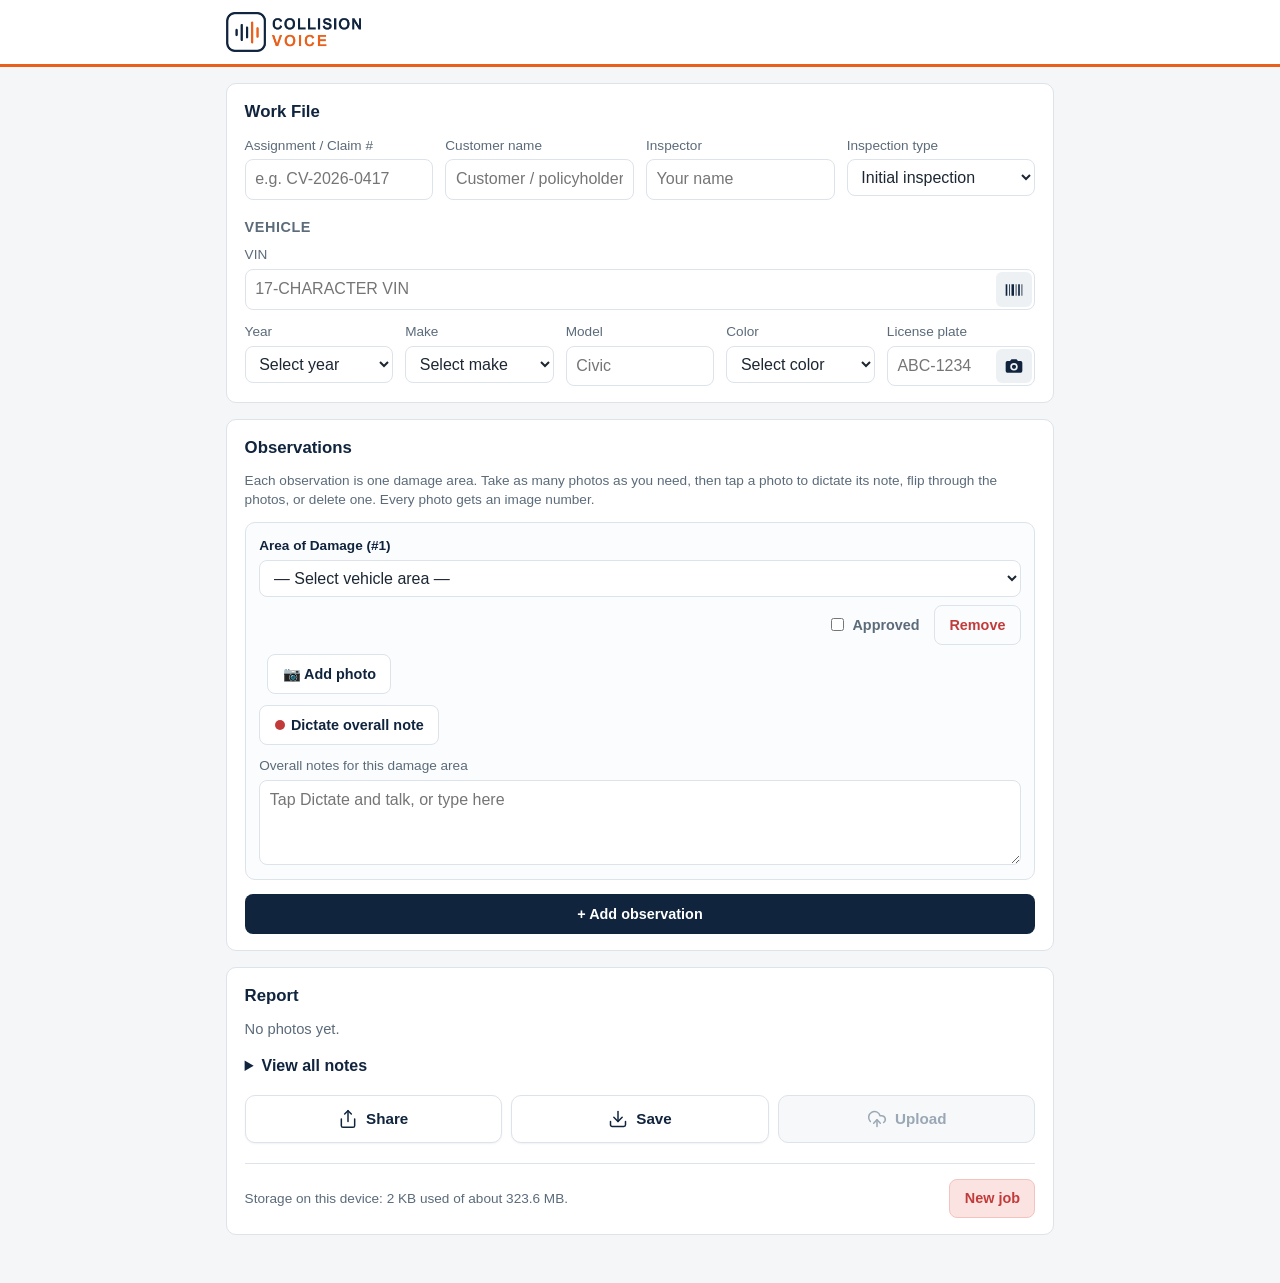
==== commit 00b3ecfe: "Simplify the Report card: Share, Save and Upload buttons; build the zip in the background; always fu" ====
--- a/index.html
+++ b/index.html
@@ -144,37 +144,35 @@
       </template>
     </section>
 
-    <!-- Notes summary and export -->
+    <!-- Report: notes, send/save buttons, next job -->
     <section class="card no-print" aria-labelledby="export-heading">
-      <h2 id="export-heading">Notes &amp; Send</h2>
-
-      <label class="field">
-        <span>All notes in one place (image numbers included)</span>
-        <textarea id="notesSummary" rows="9" readonly></textarea>
-      </label>
-      <div class="action-row">
-        <button type="button" class="btn btn--secondary" id="copyNotesBtn">Copy all notes</button>
-      </div>
-
-      <h3>Send this job</h3>
-      <p class="hint">Packs every photo, the notes and the data into a .zip. Large jobs are split into several files so each one fits in an email.</p>
-      <label class="field field--narrow">
-        <span>Photo size</span>
-        <select id="exportSize">
-          <option value="original">Original size (largest)</option>
-          <option value="reduced">Reduced (about 2000 px — smaller emails)</option>
-        </select>
-      </label>
-      <div class="action-row">
-        <button type="button" class="btn btn--primary" id="buildPackageBtn">Prepare package</button>
-      </div>
-      <div id="packageParts" class="package-parts"></div>
-
-      <h3>Next job</h3>
-      <div class="action-row">
-        <button type="button" class="btn btn--danger-solid" id="newJobBtn">Start new job (clears this one)</button>
-      </div>
-      <p class="hint" id="storageInfo"></p>
+      <h2 id="export-heading">Report</h2>
+      <p class="send-summary" id="sendSummary"></p>
+
+      <details class="notes-details">
+        <summary>View all notes</summary>
+        <textarea id="notesSummary" rows="9" readonly aria-label="All notes in one place, image numbers included"></textarea>
+      </details>
+
+      <div class="send-bar">
+        <button type="button" class="send-btn" id="emailBtn">
+          <svg viewBox="0 0 24 24" aria-hidden="true"><path d="M4 12v8a2 2 0 0 0 2 2h12a2 2 0 0 0 2-2v-8"/><path d="m16 6-4-4-4 4"/><path d="M12 2v13"/></svg>
+          <span class="send-btn__text">Share<small></small></span>
+        </button>
+        <button type="button" class="send-btn" id="saveBtn">
+          <svg viewBox="0 0 24 24" aria-hidden="true"><path d="M21 15v4a2 2 0 0 1-2 2H5a2 2 0 0 1-2-2v-4"/><path d="m7 10 5 5 5-5"/><path d="M12 15V3"/></svg>
+          <span class="send-btn__text">Save<small></small></span>
+        </button>
+        <button type="button" class="send-btn" id="uploadBtn" disabled title="Coming later">
+          <svg viewBox="0 0 24 24" aria-hidden="true"><path d="M12 13v8"/><path d="M4 14.9A7 7 0 1 1 15.7 8h1.8a4.5 4.5 0 0 1 2.5 8.2"/><path d="m8 17 4-4 4 4"/></svg>
+          <span class="send-btn__text">Upload</span>
+        </button>
+      </div>
+
+      <div class="job-footer">
+        <p class="hint" id="storageInfo"></p>
+        <button type="button" class="btn btn--danger-solid" id="newJobBtn">New job</button>
+      </div>
     </section>
 
   </main>
--- a/css/styles.css
+++ b/css/styles.css
@@ -623,45 +623,119 @@
   font-size: 1.05rem;
 }
 
-/* Notes summary, package list, storage */
-.action-row {
-  display: flex;
-  flex-wrap: wrap;
+/* Report card: summary, notes, send buttons, next job */
+.send-summary {
+  margin: 0 0 0.6rem;
+  font-size: 0.92rem;
+  color: var(--text-muted);
+}
+.send-summary strong {
+  color: var(--text);
+}
+.send-summary .is-sent {
+  color: #1d7a46;
+  font-weight: 600;
+}
+
+.notes-details {
+  margin-bottom: 0.75rem;
+}
+.notes-details > summary {
+  cursor: pointer;
+  font-weight: 600;
+  color: var(--navy);
+  padding: 0.35rem 0;
+}
+.notes-details > textarea {
+  width: 100%;
+  margin-top: 0.4rem;
+}
+
+.send-bar {
+  display: grid;
+  grid-auto-flow: column;
+  grid-auto-columns: minmax(0, 1fr);
   gap: 0.6rem;
-  margin-top: 0.6rem;
-}
-
-.field--narrow {
-  max-width: 320px;
+}
+.send-btn {
+  font: inherit;
+  font-size: 0.95rem;
+  font-weight: 600;
+  display: flex;
+  align-items: center;
+  justify-content: center;
+  gap: 0.5rem;
+  min-width: 0;
+  min-height: 48px;
+  padding: 0.4rem 0.5rem;
+  border-radius: 10px;
+  border: 1px solid var(--border);
+  background: #fff;
+  color: var(--navy);
+  box-shadow: 0 1px 2px rgba(16, 36, 58, 0.06);
+  cursor: pointer;
+  transition: background 0.15s, border-color 0.15s;
+}
+.send-btn:hover:not(:disabled) {
+  background: #f4f7fa;
+  border-color: #b8c4d0;
+}
+.send-btn:active:not(:disabled) {
+  background: #e9eef3;
+}
+.send-btn:disabled {
+  color: #9aa7b4;
+  background: #f6f8fa;
+  box-shadow: none;
+  cursor: not-allowed;
+}
+.send-btn svg {
+  flex: none;
+  width: 20px;
+  height: 20px;
+  fill: none;
+  stroke: currentColor;
+  stroke-width: 1.8;
+  stroke-linecap: round;
+  stroke-linejoin: round;
+}
+.send-btn__text {
+  display: flex;
+  flex-direction: column;
+  align-items: flex-start;
+  line-height: 1.15;
+}
+.send-btn small {
+  font-weight: 400;
+  font-size: 0.68rem;
+  color: var(--text-muted);
+}
+.send-btn small:empty {
+  display: none;
+}
+
+.job-footer {
+  display: flex;
+  align-items: center;
+  justify-content: space-between;
+  gap: 0.75rem;
+  margin-top: 1.25rem;
+  padding-top: 0.9rem;
+  border-top: 1px solid var(--border);
+}
+.job-footer .hint {
+  margin: 0;
+  flex: 1 1 auto;
+  min-width: 0;
+}
+.job-footer .btn {
+  flex: none;
 }
 
 #notesSummary {
   font-family: ui-monospace, SFMono-Regular, Menlo, Consolas, monospace;
   font-size: 0.8rem;
   background: #f8fafb;
-}
-
-.package-parts {
-  display: flex;
-  flex-direction: column;
-  gap: 0.5rem;
-  margin-top: 0.75rem;
-}
-
-.package-part {
-  display: flex;
-  align-items: center;
-  flex-wrap: wrap;
-  gap: 0.5rem;
-  padding: 0.55rem 0.7rem;
-  border: 1px solid var(--border);
-  border-radius: 8px;
-  background: #f8fafb;
-}
-
-.package-part__text {
-  flex: 1 1 200px;
-  font-size: 0.88rem;
 }
 
 #storageInfo.is-warning {
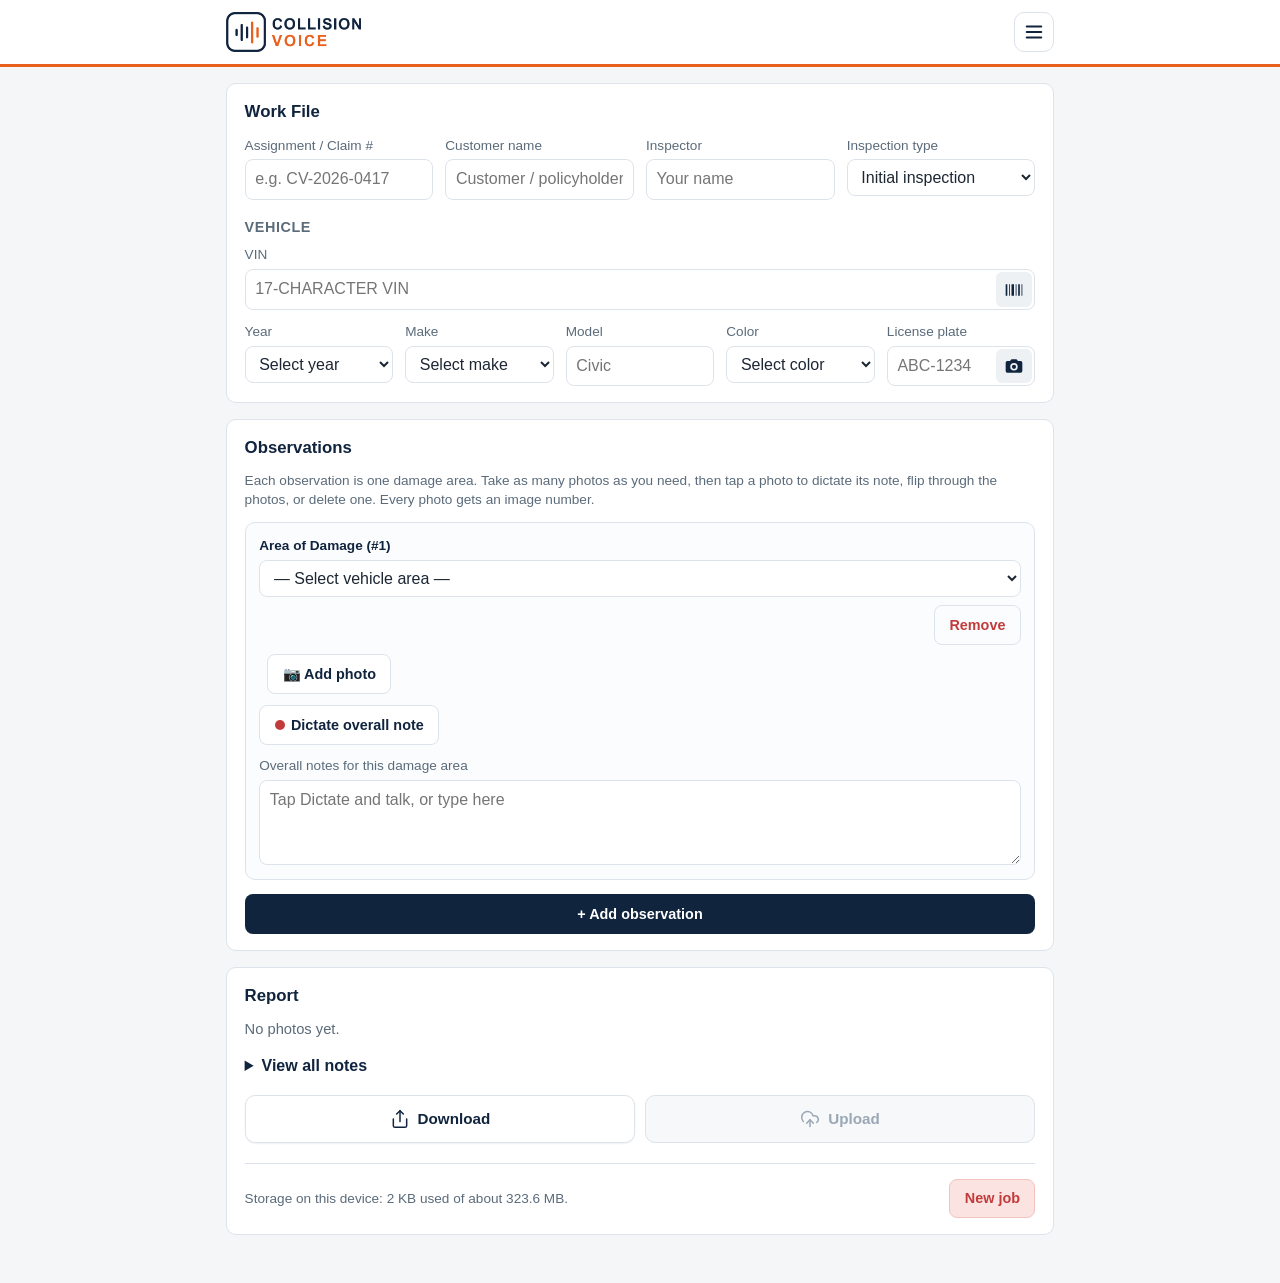
==== commit 0803848a: "Photo viewer redesign, remove Approved, menu with guide/version/update check, Quick Start Guide PDF " ====
--- a/index.html
+++ b/index.html
@@ -20,6 +20,14 @@
     <div class="app-header__inner">
       <img class="app-header__logo" src="icons/Collision-Voice.png" alt="Collision Voice" />
       <span class="status-inline" id="syncStatus" role="status" aria-live="polite"></span>
+      <button type="button" class="menu-btn" id="menuBtn" aria-label="Menu" aria-expanded="false" aria-controls="menu">
+        <svg viewBox="0 0 24 24" aria-hidden="true"><path d="M4 6h16"/><path d="M4 12h16"/><path d="M4 18h16"/></svg>
+      </button>
+      <div class="menu" id="menu" hidden>
+        <a class="menu__item" href="docs/Collision-Voice-Quick-Start-Guide.pdf" target="_blank" rel="noopener">How to use this app<small>Quick Start Guide (PDF)</small></a>
+        <button type="button" class="menu__item" id="updateBtn">Check for updates</button>
+        <p class="menu__about" id="appVersion">Version —</p>
+      </div>
     </div>
   </header>
 
@@ -111,10 +119,6 @@
               <select data-field="area" aria-label="Vehicle area of damage"></select>
             </label>
             <div class="observation__actions">
-              <label class="observation__approve">
-                <input type="checkbox" data-field="approved" />
-                Approved
-              </label>
               <button type="button" class="btn btn--ghost btn--danger" data-action="remove">Remove</button>
             </div>
           </header>
@@ -155,13 +159,9 @@
       </details>
 
       <div class="send-bar">
-        <button type="button" class="send-btn" id="emailBtn">
+        <button type="button" class="send-btn" id="shareBtn">
           <svg viewBox="0 0 24 24" aria-hidden="true"><path d="M4 12v8a2 2 0 0 0 2 2h12a2 2 0 0 0 2-2v-8"/><path d="m16 6-4-4-4 4"/><path d="M12 2v13"/></svg>
           <span class="send-btn__text">Share<small></small></span>
-        </button>
-        <button type="button" class="send-btn" id="saveBtn">
-          <svg viewBox="0 0 24 24" aria-hidden="true"><path d="M21 15v4a2 2 0 0 1-2 2H5a2 2 0 0 1-2-2v-4"/><path d="m7 10 5 5 5-5"/><path d="M12 15V3"/></svg>
-          <span class="send-btn__text">Save<small></small></span>
         </button>
         <button type="button" class="send-btn" id="uploadBtn" disabled title="Coming later">
           <svg viewBox="0 0 24 24" aria-hidden="true"><path d="M12 13v8"/><path d="M4 14.9A7 7 0 1 1 15.7 8h1.8a4.5 4.5 0 0 1 2.5 8.2"/><path d="m8 17 4-4 4 4"/></svg>
@@ -178,26 +178,28 @@
   </main>
 
   <div class="viewer" id="photoLightbox" hidden role="dialog" aria-modal="true" aria-label="Photo viewer">
-    <div class="viewer__top">
-      <div class="viewer__title" id="viewerTitle"></div>
-      <button type="button" class="viewer__close" id="lightboxClose" aria-label="Close photo">✕</button>
-    </div>
-    <div class="viewer__stage">
-      <img class="viewer__img" id="lightboxImg" alt="" />
-    </div>
-    <div class="viewer__panel">
-      <label class="field viewer__note">
-        <span>Note for this image</span>
-        <textarea id="viewerNote" rows="3" placeholder="Tap Dictate and describe this photo, or type here"></textarea>
-      </label>
-      <div class="viewer__actions">
-        <button type="button" class="btn btn--secondary" id="viewerPrev">‹ Prev</button>
-        <button type="button" class="btn btn--record" id="viewerDictate">
-          <span class="record-dot"></span>
-          <span id="viewerDictateLabel">Dictate</span>
-        </button>
-        <button type="button" class="btn btn--secondary" id="viewerNext">Next ›</button>
-        <button type="button" class="btn btn--danger-solid" id="viewerDelete">Delete</button>
+    <div class="viewer__inner">
+      <div class="viewer__top">
+        <div class="viewer__title" id="viewerTitle"></div>
+      </div>
+      <div class="viewer__stage">
+        <img class="viewer__img" id="lightboxImg" alt="" />
+      </div>
+      <div class="viewer__panel">
+        <div class="viewer__actions">
+          <button type="button" class="btn btn--record" id="viewerDictate">
+            <span class="record-dot"></span>
+            <span id="viewerDictateLabel">Dictate</span>
+          </button>
+          <button type="button" class="btn btn--secondary" id="viewerPrev">‹ Prev</button>
+          <button type="button" class="btn btn--secondary" id="viewerNext">Next ›</button>
+          <button type="button" class="btn btn--done" id="viewerDone">Done</button>
+          <button type="button" class="btn btn--danger-solid" id="viewerDelete">Delete</button>
+        </div>
+        <label class="field viewer__note">
+          <span>Note for this image</span>
+          <textarea id="viewerNote" rows="3" placeholder="Tap Dictate and describe this photo, or type here"></textarea>
+        </label>
       </div>
     </div>
   </div>
--- a/css/styles.css
+++ b/css/styles.css
@@ -40,11 +40,12 @@
 }
 
 .app-header__inner {
+  position: relative;
   max-width: var(--content-max-width);
   margin: 0 auto;
   display: flex;
   align-items: center;
-  gap: 1rem;
+  gap: 0.75rem;
   padding: 0.75rem 1rem;
 }
 
@@ -60,6 +61,78 @@
   font-size: 0.72rem;
   font-weight: 400;
   text-align: right;
+}
+
+/* Menu (hamburger) */
+.menu-btn {
+  flex: none;
+  width: 40px;
+  height: 40px;
+  display: grid;
+  place-items: center;
+  border: 1px solid var(--border);
+  border-radius: 10px;
+  background: #fff;
+  color: var(--navy);
+  cursor: pointer;
+}
+.menu-btn:hover {
+  background: #f4f7fa;
+}
+.menu-btn svg {
+  width: 22px;
+  height: 22px;
+  fill: none;
+  stroke: currentColor;
+  stroke-width: 2;
+  stroke-linecap: round;
+}
+
+.menu {
+  position: absolute;
+  top: calc(100% - 0.35rem);
+  right: 1rem;
+  width: min(280px, calc(100vw - 2rem));
+  background: #fff;
+  border: 1px solid var(--border);
+  border-radius: 12px;
+  box-shadow: 0 8px 24px rgba(16, 36, 58, 0.18);
+  padding: 0.35rem;
+  z-index: 20;
+}
+.menu[hidden] {
+  display: none;
+}
+.menu__item {
+  display: block;
+  width: 100%;
+  text-align: left;
+  font: inherit;
+  font-size: 0.95rem;
+  font-weight: 600;
+  color: var(--navy);
+  background: none;
+  border: none;
+  border-radius: 8px;
+  padding: 0.7rem 0.75rem;
+  text-decoration: none;
+  cursor: pointer;
+}
+.menu__item:hover {
+  background: #f4f7fa;
+}
+.menu__item small {
+  display: block;
+  font-weight: 400;
+  font-size: 0.78rem;
+  color: var(--text-muted);
+}
+.menu__about {
+  margin: 0.25rem 0 0;
+  padding: 0.55rem 0.75rem 0.35rem;
+  border-top: 1px solid var(--border);
+  font-size: 0.78rem;
+  color: var(--text-muted);
 }
 
 /* Layout */
@@ -361,15 +434,6 @@
   gap: 0.9rem;
 }
 
-.observation__approve {
-  display: flex;
-  align-items: center;
-  gap: 0.35rem;
-  font-size: 0.9rem;
-  font-weight: 600;
-  color: var(--text-muted);
-}
-
 .observation__body {
   display: flex;
   flex-direction: column;
@@ -538,14 +602,21 @@
   display: none;
 }
 
+/* Same width as the main app on a computer; shrinks to fit a phone. */
+.viewer__inner {
+  flex: 1 1 auto;
+  width: 100%;
+  max-width: var(--content-max-width);
+  margin: 0 auto;
+  display: flex;
+  flex-direction: column;
+  min-height: 0;
+}
+
 .viewer__top {
   flex: 0 0 auto;
-  display: flex;
-  align-items: center;
-  justify-content: space-between;
-  gap: 0.75rem;
-  padding: 0.75rem 1rem;
-  padding-top: calc(0.75rem + env(safe-area-inset-top, 0px));
+  padding: 0.9rem 1rem 0.6rem;
+  padding-top: calc(0.9rem + env(safe-area-inset-top, 0px));
 }
 
 .viewer__title {
@@ -553,28 +624,6 @@
   font-size: 0.95rem;
 }
 
-.viewer__close {
-  flex: 0 0 auto;
-  width: 44px;
-  height: 44px;
-  border-radius: 50%;
-  border: none;
-  background: rgba(255, 255, 255, 0.15);
-  color: #fff;
-  font-size: 1.1rem;
-  line-height: 1;
-  cursor: pointer;
-}
-
-.viewer__close:hover {
-  background: rgba(255, 255, 255, 0.3);
-}
-
-.viewer__close:disabled {
-  opacity: 0.4;
-  cursor: not-allowed;
-}
-
 .viewer__stage {
   flex: 1 1 auto;
   min-height: 160px;
@@ -586,7 +635,7 @@
 
 .viewer__img {
   max-width: 100%;
-  max-height: 100%;
+  max-height: max(160px, calc(100vh - 21rem)); /* leaves room for the buttons and note on short screens */
   object-fit: contain;
   border-radius: 8px;
 }
@@ -595,6 +644,7 @@
   flex: 0 0 auto;
   background: #fff;
   color: var(--text);
+  border-radius: 12px 12px 0 0;
   padding: 0.75rem 1rem;
   padding-bottom: calc(0.75rem + env(safe-area-inset-bottom, 0px));
   display: flex;
@@ -602,25 +652,45 @@
   gap: 0.6rem;
 }
 
+/* One row: Dictate, Prev, Next, Done, Delete (Delete is the smallest on purpose). */
 .viewer__actions {
   display: grid;
-  grid-template-columns: repeat(3, minmax(0, 1fr));
-  gap: 0.5rem;
+  grid-template-columns: 1.5fr 1fr 1fr 1fr 0.85fr;
+  gap: 0.4rem;
 }
 
 .viewer__actions .btn {
   justify-content: center;
   min-width: 0;
-  padding: 0.7rem 0.4rem;
-  font-size: 0.9rem;
-}
-
-/* Dictate is the main action: full width, on top, easy to hit. */
-.viewer__actions #viewerDictate {
-  grid-column: 1 / -1;
-  order: -1;
-  padding: 0.9rem;
-  font-size: 1.05rem;
+  padding: 0.65rem 0.2rem;
+  font-size: 0.8rem;
+  white-space: normal;
+  text-align: center;
+  line-height: 1.15;
+}
+
+.viewer__actions .btn--done {
+  background: #1d7a46;
+  border-color: #1d7a46;
+  color: #fff;
+}
+.viewer__actions .btn--done:hover:not(:disabled) {
+  background: #176339;
+}
+
+.viewer__actions #viewerDelete {
+  font-size: 0.72rem;
+  font-weight: 500;
+}
+
+@media (min-width: 560px) {
+  .viewer__actions .btn {
+    font-size: 0.95rem;
+    padding: 0.75rem 0.5rem;
+  }
+  .viewer__actions #viewerDelete {
+    font-size: 0.85rem;
+  }
 }
 
 /* Report card: summary, notes, send buttons, next job */
